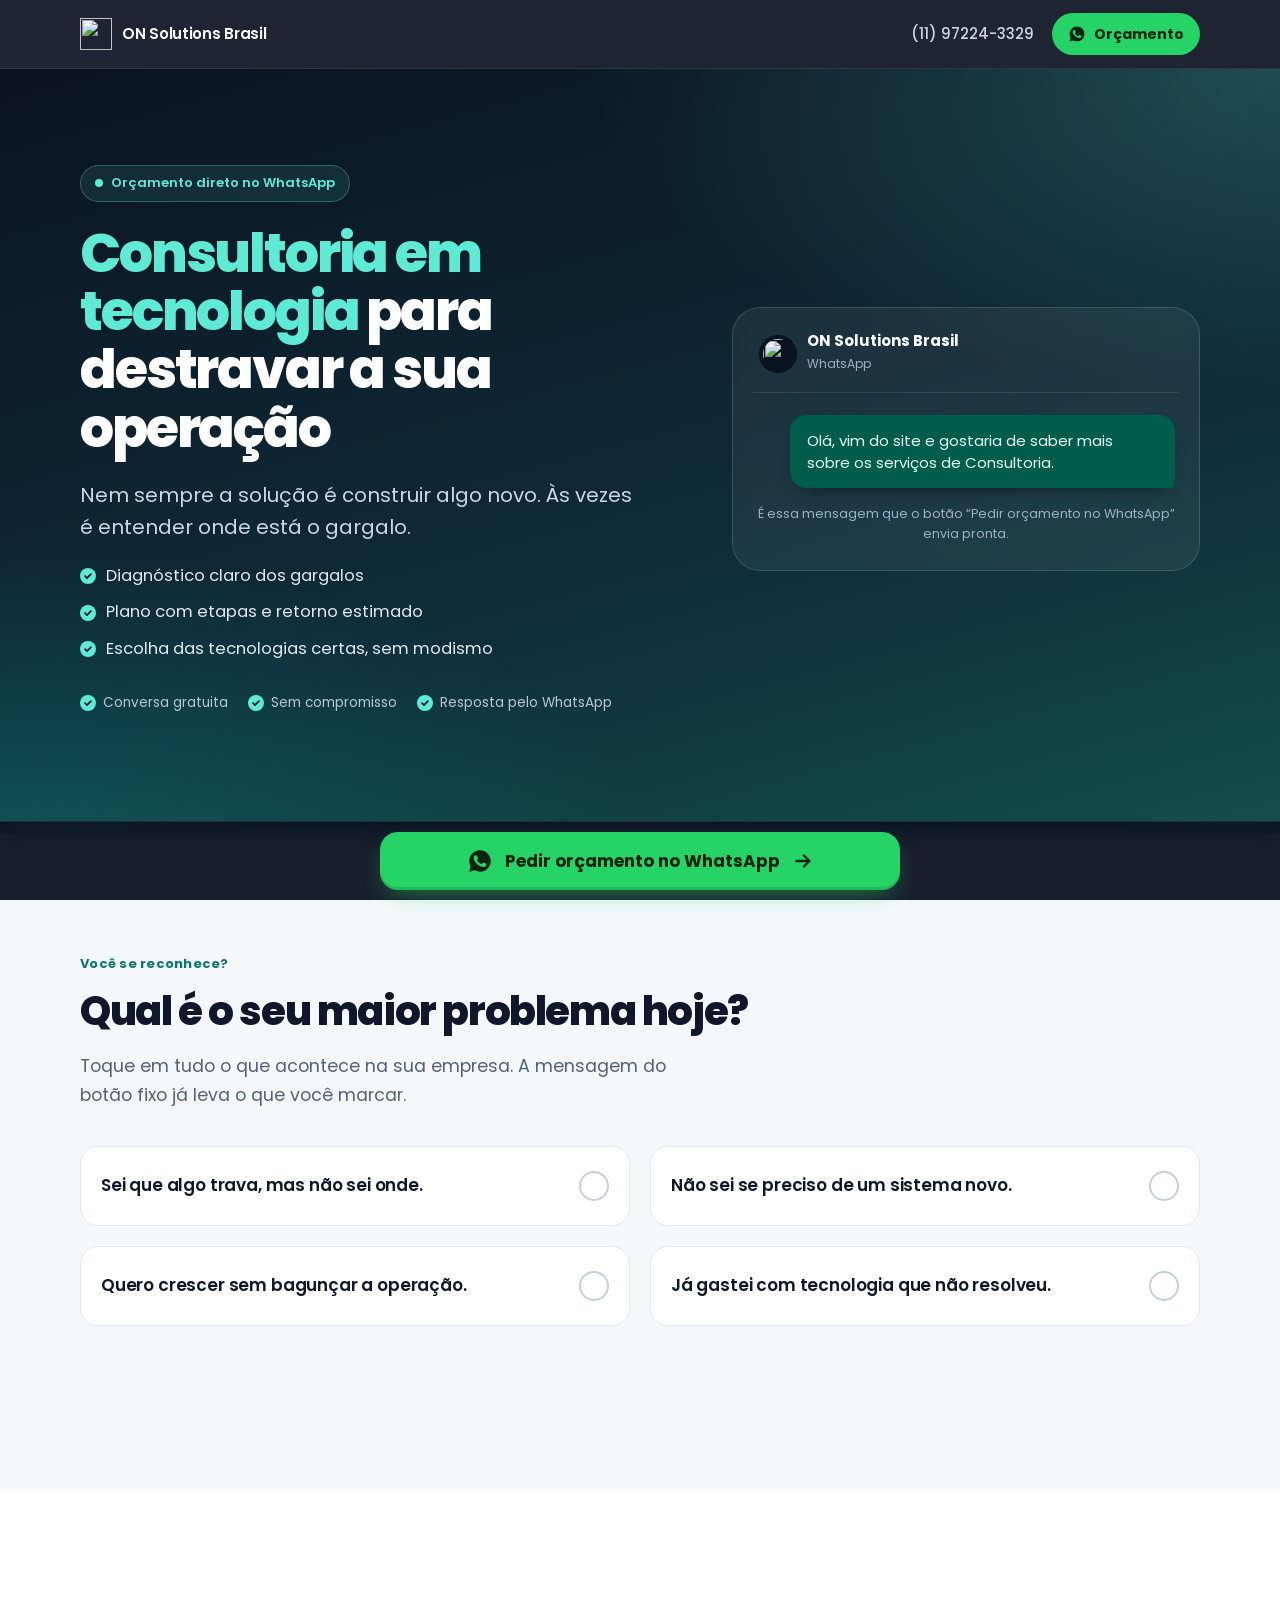
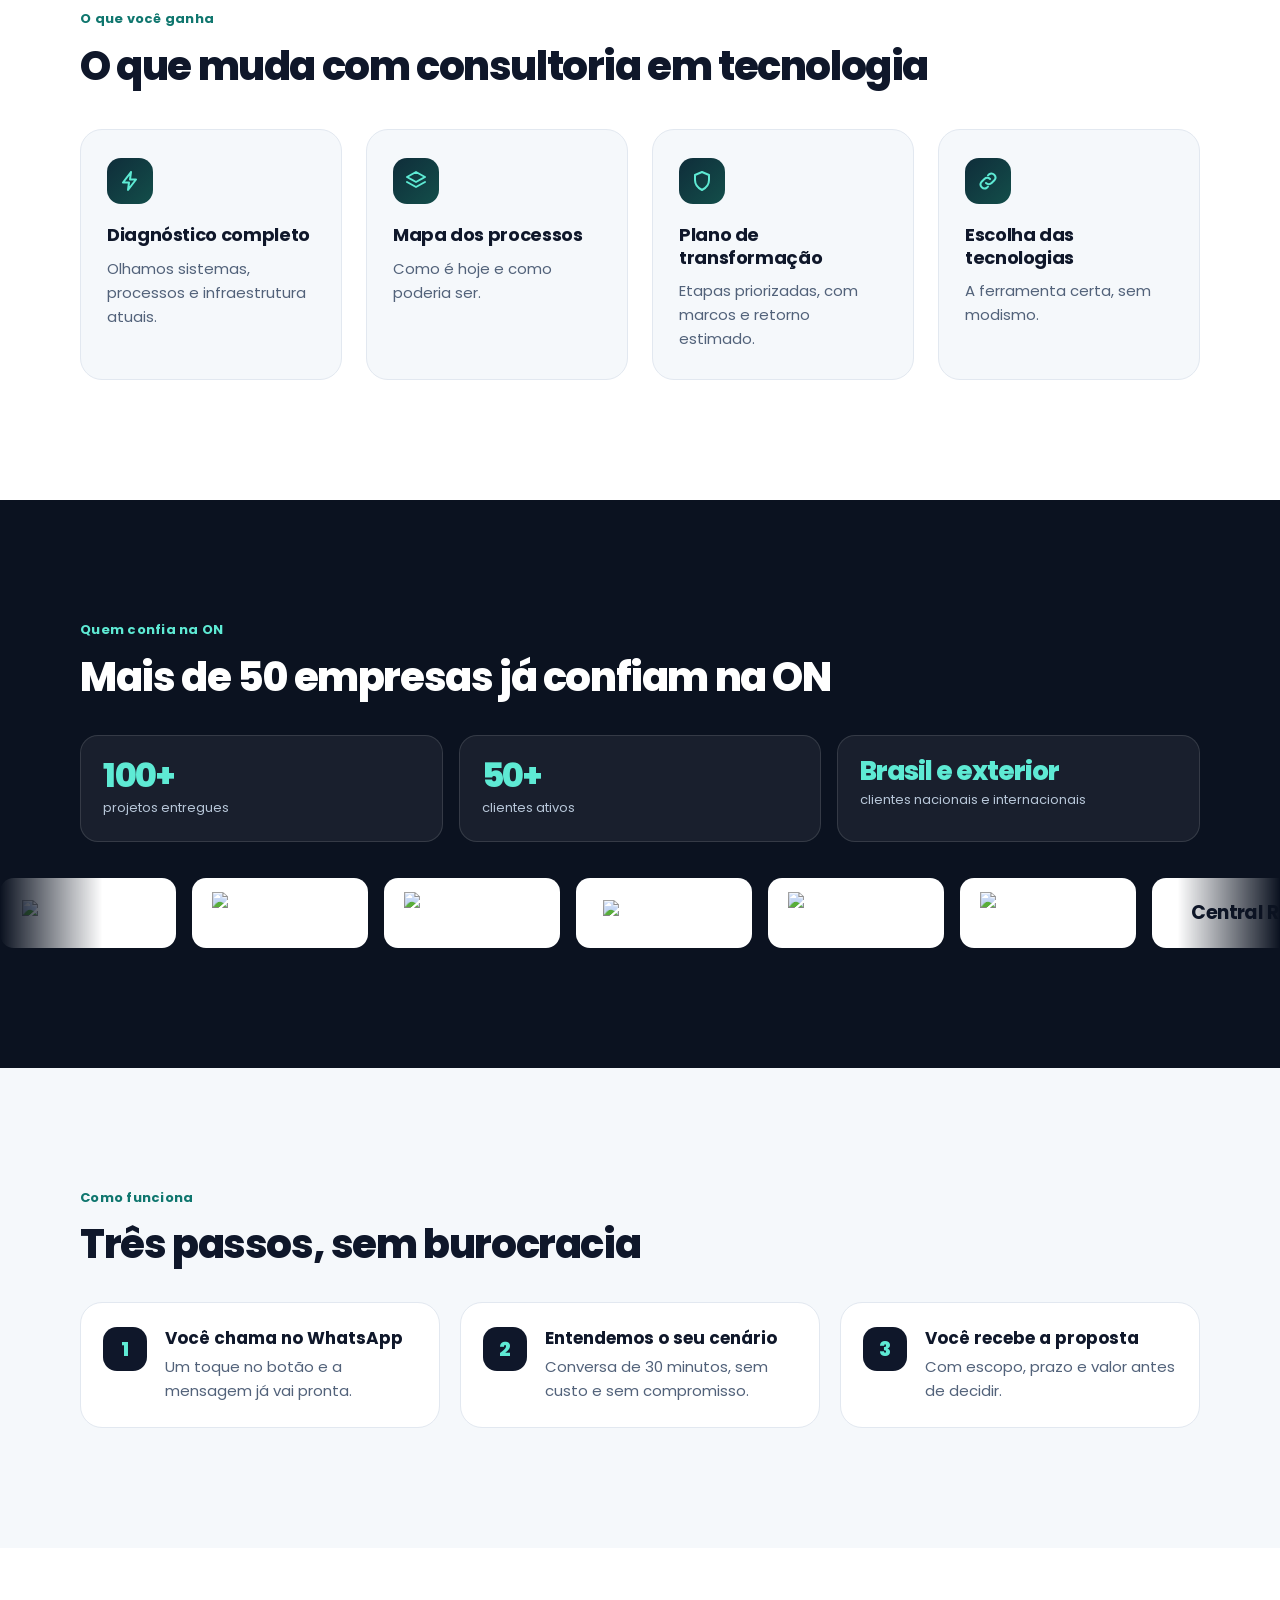
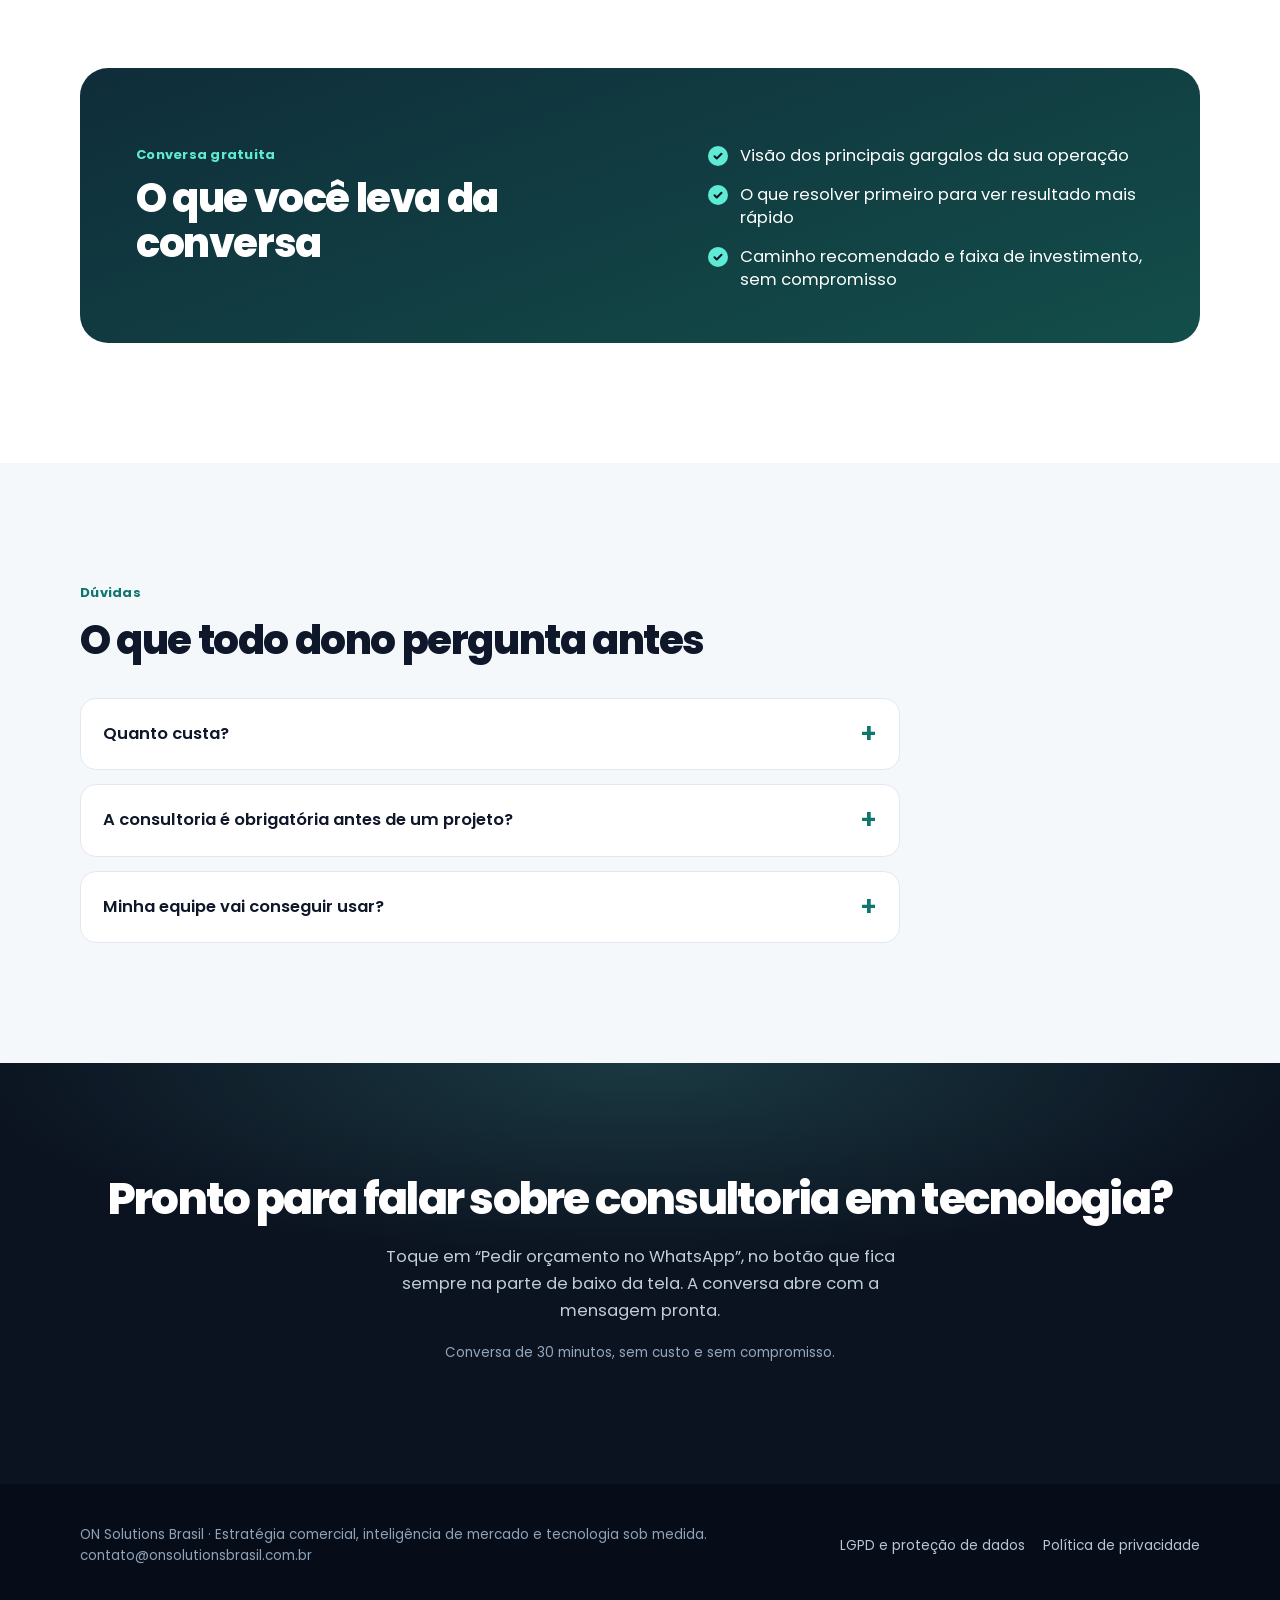
==== index.html @ 5518a7be "feat: Add initial project assets and markup - Create main HTML structure with semantic layout - Add " ====
<!DOCTYPE html>
<html lang="pt-BR">
<head>
<meta charset="UTF-8">
<meta name="viewport" content="width=device-width, initial-scale=1, viewport-fit=cover">
<meta name="theme-color" content="#0B1220">
<title>Consultoria em Tecnologia | ON Solutions Brasil</title>
<meta name="description" content="Nem sempre a solução é construir algo novo. Às vezes é entender onde está o gargalo.">
<meta name="robots" content="noindex,follow">
<link rel="canonical" href="https://onsolutionsbrasil.com.br/lp/consultoria-em-tecnologia/">
<link rel="icon" type="image/png" sizes="48x48" href="assets/img/favicon-48.png">
<link rel="preconnect" href="https://fonts.googleapis.com">
<link rel="preconnect" href="https://fonts.gstatic.com" crossorigin>
<link href="https://fonts.googleapis.com/css2?family=Poppins:wght@400;500;600;700;800&display=swap" rel="stylesheet">
<link rel="stylesheet" href="assets/css/style.css">
</head>
<body class="l2">
<header class="top"><div class="w top-in">
  <span class="brand"><img src="assets/img/logo-on.png" alt="" width="32" height="32"><span>ON Solutions<span class="br"> Brasil</span></span></span>
  <div class="top-r">
    <a class="top-phone" data-wa="Olá, vim do site e gostaria de saber mais sobre os serviços de Consultoria." data-pos="topo-telefone" data-wa-main href="#">(11) 97224-3329</a>
    <a class="top-btn" data-wa="Olá, vim do site e gostaria de saber mais sobre os serviços de Consultoria." data-pos="topo" data-wa-main href="#"><svg viewBox="0 0 24 24" aria-hidden="true"><path d="M12.04 2C6.58 2 2.13 6.45 2.13 11.91c0 1.75.46 3.45 1.32 4.95L2.05 22l5.25-1.38a9.9 9.9 0 0 0 4.74 1.21c5.46 0 9.91-4.45 9.91-9.91S17.5 2 12.04 2Zm5.8 14.1c-.25.69-1.45 1.32-2 1.37-.5.05-1.13.07-1.82-.11-.42-.13-.96-.31-1.65-.6-2.9-1.25-4.8-4.17-4.95-4.36-.14-.19-1.18-1.57-1.18-3s.75-2.13 1.02-2.42c.26-.29.57-.36.76-.36h.55c.18 0 .42-.07.65.5.25.58.83 2 .9 2.15.07.14.12.31.02.5-.09.19-.14.31-.28.48-.14.17-.3.37-.43.5-.14.14-.29.29-.12.58.17.29.74 1.22 1.59 1.97 1.09.97 2.01 1.27 2.3 1.41.29.14.46.12.63-.07.17-.19.72-.84.91-1.13.19-.29.38-.24.65-.14.26.1 1.67.79 1.96.93.29.14.48.22.55.34.07.12.07.7-.18 1.39Z"/></svg>Orçamento</a>
  </div>
</div></header>
<main class="view" data-kind="lp2" data-route="lp/consultoria-em-tecnologia" data-service="Consultoria" data-title="Consultoria em Tecnologia | ON Solutions Brasil">
<section class="hero">
  <div class="w hero-grid">
    <div>
      <span class="badge"><i></i>Orçamento direto no WhatsApp</span>
      <h1 class="h"><mark>Consultoria em tecnologia</mark> para destravar a sua operação</h1>
      <p class="sub">Nem sempre a solução é construir algo novo. Às vezes é entender onde está o gargalo.</p>
      <ul class="points"><li>Diagnóstico claro dos gargalos</li><li>Plano com etapas e retorno estimado</li><li>Escolha das tecnologias certas, sem modismo</li></ul>
      <div class="trust"><span>Conversa gratuita</span><span>Sem compromisso</span><span>Resposta pelo WhatsApp</span></div>
    </div>
    <div class="chat">
      <div class="chat-head"><img src="assets/img/logo-on.png" alt="" width="38" height="38"><div><b>ON Solutions Brasil</b><small>WhatsApp</small></div></div>
      <div class="chat-body">
        <div class="bubble" data-bubble>Olá, vim do site e gostaria de saber mais sobre os serviços de Consultoria.</div>
        <div class="chat-hint">É essa mensagem que o botão “Pedir orçamento no WhatsApp” envia pronta.</div>
      </div>
    </div>
  </div>
</section>
<section class="sec" id="dores">
  <div class="w">
    <div class="eyebrow">Você se reconhece?</div>
    <h2 class="t2">Qual é o seu maior problema hoje?</h2>
    <p class="lead2">Toque em tudo o que acontece na sua empresa. A mensagem do botão fixo já leva o que você marcar.</p>
    <div class="pains" role="group" aria-label="Seu maior desafio"><button type="button" class="pain" aria-pressed="false" data-q="Sei que algo trava, mas não sei onde."><span class="qt">Sei que algo trava, mas não sei onde.</span><span class="ck"><svg viewBox="0 0 24 24" aria-hidden="true"><path d="M5 12.5l4.5 4.5L19 7.5"/></svg></span></button><button type="button" class="pain" aria-pressed="false" data-q="Não sei se preciso de um sistema novo."><span class="qt">Não sei se preciso de um sistema novo.</span><span class="ck"><svg viewBox="0 0 24 24" aria-hidden="true"><path d="M5 12.5l4.5 4.5L19 7.5"/></svg></span></button><button type="button" class="pain" aria-pressed="false" data-q="Quero crescer sem bagunçar a operação."><span class="qt">Quero crescer sem bagunçar a operação.</span><span class="ck"><svg viewBox="0 0 24 24" aria-hidden="true"><path d="M5 12.5l4.5 4.5L19 7.5"/></svg></span></button><button type="button" class="pain" aria-pressed="false" data-q="Já gastei com tecnologia que não resolveu."><span class="qt">Já gastei com tecnologia que não resolveu.</span><span class="ck"><svg viewBox="0 0 24 24" aria-hidden="true"><path d="M5 12.5l4.5 4.5L19 7.5"/></svg></span></button></div>
    <p class="pains-hint" aria-live="polite" data-hint></p>
  </div>
</section>
<section class="sec sec-w" id="beneficios">
  <div class="w">
    <div class="eyebrow">O que você ganha</div>
    <h2 class="t2">O que muda com consultoria em tecnologia</h2>
    <div class="bens"><div class="ben"><div class="bi"><svg viewBox="0 0 24 24" aria-hidden="true"><path d="M13 3L5 13.5h6L10 21l8-10.5h-6z"/></svg></div><h3>Diagnóstico completo</h3><p>Olhamos sistemas, processos e infraestrutura atuais.</p></div><div class="ben"><div class="bi"><svg viewBox="0 0 24 24" aria-hidden="true"><path d="M12 3l9 5-9 5-9-5z"/><path d="M3 13l9 5 9-5"/></svg></div><h3>Mapa dos processos</h3><p>Como é hoje e como poderia ser.</p></div><div class="ben"><div class="bi"><svg viewBox="0 0 24 24" aria-hidden="true"><path d="M12 3l7 3v5c0 4.5-3 8-7 10-4-2-7-5.5-7-10V6z"/></svg></div><h3>Plano de transformação</h3><p>Etapas priorizadas, com marcos e retorno estimado.</p></div><div class="ben"><div class="bi"><svg viewBox="0 0 24 24" aria-hidden="true"><path d="M10 14a4 4 0 005.6 0l3-3a4 4 0 00-5.6-5.6l-1 1"/><path d="M14 10a4 4 0 00-5.6 0l-3 3a4 4 0 005.6 5.6l1-1"/></svg></div><h3>Escolha das tecnologias</h3><p>A ferramenta certa, sem modismo.</p></div></div>
  </div>
</section>
<section class="sec proof" id="clientes">
  <div class="w">
    <div class="eyebrow">Quem confia na ON</div>
    <h2 class="t2">Mais de 50 empresas já confiam na ON</h2>
    <div class="stats">
      <div class="stat"><b>100+</b><span>projetos entregues</span></div>
      <div class="stat"><b>50+</b><span>clientes ativos</span></div>
      <div class="stat wide"><b>Brasil e exterior</b><span>clientes nacionais e internacionais</span></div>
    </div>
  </div>
  <div class="marq marquee" data-marquee aria-label="Clientes da ON Solutions"><div class="track" data-track><div class="chip"><img src="assets/img/clientes/braziliana.png" alt="Logo Braziliana" decoding="async"></div><div class="chip"><img src="assets/img/clientes/quatri-automacao.png" alt="Logo Quatri Automação" decoding="async"></div><div class="chip"><img src="assets/img/clientes/brooks-construtora.png" alt="Logo Brooks Construtora" decoding="async"></div><div class="chip"><img src="assets/img/clientes/crosshr.png" alt="Logo CrossHR" decoding="async"></div><div class="chip"><img src="assets/img/clientes/multilife-care.png" alt="Logo MultiLife Care" decoding="async"></div><div class="chip"><img src="assets/img/clientes/mafedo-engenharia.png" alt="Logo Mafedo Engenharia" decoding="async"></div><div class="chip"><span class="wm">Central RZ</span></div></div></div>
</section>
<section class="sec" id="como-funciona">
  <div class="w">
    <div class="eyebrow">Como funciona</div>
    <h2 class="t2">Três passos, sem burocracia</h2>
    <div class="steps2"><div class="st"><div class="n">1</div><div><b>Você chama no WhatsApp</b><p>Um toque no botão e a mensagem já vai pronta.</p></div></div><div class="st"><div class="n">2</div><div><b>Entendemos o seu cenário</b><p>Conversa de 30 minutos, sem custo e sem compromisso.</p></div></div><div class="st"><div class="n">3</div><div><b>Você recebe a proposta</b><p>Com escopo, prazo e valor antes de decidir.</p></div></div></div>
  </div>
</section>
<section class="sec sec-w" id="oferta">
  <div class="w">
    <div class="offer">
      <div>
        <div class="eyebrow" style="color:var(--mint)">Conversa gratuita</div>
        <h2 class="t2">O que você leva da conversa</h2>
      </div>
      <ul>
        <li>Visão dos principais gargalos da sua operação</li>
        <li>O que resolver primeiro para ver resultado mais rápido</li>
        <li>Caminho recomendado e faixa de investimento, sem compromisso</li>
      </ul>
    </div>
  </div>
</section>
<section class="sec" id="duvidas">
  <div class="w">
    <div class="eyebrow">Dúvidas</div>
    <h2 class="t2">O que todo dono pergunta antes</h2>
    <div class="faq"><details><summary>Quanto custa?</summary><p>Depende do que a sua empresa precisa. Na conversa gratuita entendemos o seu cenário e você recebe uma proposta com escopo, prazo e valor antes de decidir.</p></details><details><summary>A consultoria é obrigatória antes de um projeto?</summary><p>Não. Mas quando o cenário não está claro, ela evita gastar com a solução errada.</p></details><details><summary>Minha equipe vai conseguir usar?</summary><p>A solução é desenhada em cima da rotina que sua equipe já tem, e não o contrário. Treinamos o time e acompanhamos o início de uso até todo mundo estar seguro.</p></details></div>
  </div>
</section>
<section class="final" id="conversa">
  <div class="w">
    <h2 class="h2 final-t">Pronto para falar sobre consultoria em tecnologia?</h2>
    <p class="lead3">Toque em “Pedir orçamento no WhatsApp”, no botão que fica sempre na parte de baixo da tela. A conversa abre com a mensagem pronta.</p>
    <p class="note">Conversa de 30 minutos, sem custo e sem compromisso.</p>
  </div>
</section>
</main>
<footer class="foot"><div class="w foot-in">
  <div>ON Solutions Brasil · Estratégia comercial, inteligência de mercado e tecnologia sob medida.<br>contato@onsolutionsbrasil.com.br</div>
  <div class="lk"><a href="#">LGPD e proteção de dados</a><a href="#">Política de privacidade</a></div>
</div></footer>
<div class="sticky"><a class="cta" data-wa="Olá, vim do site e gostaria de saber mais sobre os serviços de Consultoria." data-pos="barra-fixa" data-wa-main href="#"><svg viewBox="0 0 24 24" aria-hidden="true"><path d="M12.04 2C6.58 2 2.13 6.45 2.13 11.91c0 1.75.46 3.45 1.32 4.95L2.05 22l5.25-1.38a9.9 9.9 0 0 0 4.74 1.21c5.46 0 9.91-4.45 9.91-9.91S17.5 2 12.04 2Zm5.8 14.1c-.25.69-1.45 1.32-2 1.37-.5.05-1.13.07-1.82-.11-.42-.13-.96-.31-1.65-.6-2.9-1.25-4.8-4.17-4.95-4.36-.14-.19-1.18-1.57-1.18-3s.75-2.13 1.02-2.42c.26-.29.57-.36.76-.36h.55c.18 0 .42-.07.65.5.25.58.83 2 .9 2.15.07.14.12.31.02.5-.09.19-.14.31-.28.48-.14.17-.3.37-.43.5-.14.14-.29.29-.12.58.17.29.74 1.22 1.59 1.97 1.09.97 2.01 1.27 2.3 1.41.29.14.46.12.63-.07.17-.19.72-.84.91-1.13.19-.29.38-.24.65-.14.26.1 1.67.79 1.96.93.29.14.48.22.55.34.07.12.07.7-.18 1.39Z"/></svg><span>Pedir orçamento no WhatsApp</span><svg class="arr" viewBox="0 0 24 24" aria-hidden="true"><path d="M5 12h14M13 6l6 6-6 6"/></svg></a></div>
<script src="assets/js/main.js"></script>
</body>
</html>
---- assets/css/style.css ----
:root{--ink:#0B1220;--navy:#0F172A;--bg:#F5F8FB;--line:#E2E8F0;--text:#0F172A;--soft:#52627A;--mint:#5EEAD4;--teal:#0D9488;--tealD:#0F766E;--wa:#25D366;--waD:#1EBE5B;--font:"Poppins","Segoe UI",system-ui,-apple-system,sans-serif}
*,*::before,*::after{box-sizing:border-box}
html{scroll-behavior:smooth;-webkit-text-size-adjust:100%}
body{margin:0;font-family:var(--font);color:var(--text);background:var(--bg);line-height:1.55;font-size:16px;-webkit-font-smoothing:antialiased;overflow-x:hidden}
h1,h2,h3,p,ul{margin:0}
ul{padding:0;list-style:none}
a{color:inherit}
img{display:block;max-width:100%}
.w{width:min(1120px,100% - 32px);margin-inline:auto}
:focus-visible{outline:3px solid var(--teal);outline-offset:3px;border-radius:10px}
.top :focus-visible,.hero :focus-visible,.proof :focus-visible,.final :focus-visible,.sticky :focus-visible{outline-color:var(--mint)}

/* Header */
.top{position:sticky;top:0;z-index:50;background:rgba(11,18,32,.92);backdrop-filter:blur(12px);-webkit-backdrop-filter:blur(12px);border-bottom:1px solid rgba(255,255,255,.08)}
.top-in{display:flex;align-items:center;justify-content:space-between;height:60px;gap:12px}
.brand{display:flex;align-items:center;gap:10px;color:#fff;font-weight:600;font-size:15px;letter-spacing:-.02em;white-space:nowrap}
.brand img{width:32px;height:32px}
.top-r{display:flex;align-items:center;gap:18px}
.top-phone{display:none;color:#CBD5E1;font-weight:500;font-size:15px;text-decoration:none}
.top-phone:hover{color:var(--mint)}
.top-btn{display:inline-flex;align-items:center;gap:8px;background:var(--wa);color:#06240F;font-weight:700;font-size:14px;padding:10px 16px;border-radius:999px;text-decoration:none;white-space:nowrap}
.top-btn svg{width:18px;height:18px;fill:currentColor}
@media(max-width:400px){.brand .br{display:none}}

/* Hero */
.hero{background:radial-gradient(90% 70% at 100% 0%,rgba(94,234,212,.22),transparent 60%),radial-gradient(80% 60% at 0% 100%,rgba(13,148,136,.32),transparent 62%),linear-gradient(165deg,#0B1220 0%,#0F2D3A 62%,#134E4A 100%);color:#fff;padding:26px 0 44px}
.hero-grid{display:grid;gap:26px}
.badge{display:inline-flex;align-items:center;gap:8px;font-size:13px;font-weight:600;color:var(--mint);background:rgba(94,234,212,.10);border:1px solid rgba(94,234,212,.30);padding:6px 12px;border-radius:999px}
.badge i{width:8px;height:8px;border-radius:50%;background:var(--mint);animation:ping 2s infinite}
@keyframes ping{0%{box-shadow:0 0 0 0 rgba(94,234,212,.6)}70%,100%{box-shadow:0 0 0 10px rgba(94,234,212,0)}}
.h{font-size:clamp(29px,8.4vw,54px);line-height:1.05;font-weight:800;letter-spacing:-.04em;margin-top:16px}
.h mark{background:none;color:var(--mint)}
.sub{margin-top:14px;font-size:clamp(17px,4.5vw,20px);line-height:1.45;color:#CBD7E4;max-width:560px}
.points{display:none}

/* Botão WhatsApp */
.cta{position:relative;display:flex;align-items:center;justify-content:center;gap:12px;width:100%;min-height:62px;padding:16px 22px;border-radius:18px;background:var(--wa);color:#06240F;font-family:inherit;font-weight:700;font-size:18px;line-height:1.2;text-decoration:none;text-align:center;box-shadow:0 14px 34px -10px rgba(37,211,102,.65),inset 0 -3px 0 rgba(0,0,0,.12);overflow:hidden;transition:transform .15s,background .15s;-webkit-tap-highlight-color:transparent}
.cta:hover{background:var(--waD)}
.cta:active{transform:translateY(1px) scale(.99)}
.cta svg{width:26px;height:26px;flex:none;fill:currentColor}
.cta .arr{width:22px;height:22px;fill:none;stroke:currentColor;stroke-width:2.6;stroke-linecap:round;stroke-linejoin:round}
.cta::after{content:"";position:absolute;inset:0;background:linear-gradient(110deg,transparent 30%,rgba(255,255,255,.45) 50%,transparent 70%);transform:translateX(-120%);animation:shine 3.4s ease-in-out infinite;pointer-events:none}
@keyframes shine{0%,55%{transform:translateX(-120%)}100%{transform:translateX(120%)}}

.trust{display:flex;flex-wrap:wrap;gap:8px 16px;margin-top:16px;font-size:13.5px;color:#B7C6D8}
.trust span{display:inline-flex;align-items:center;gap:7px}
.trust span::before,.points li::before,.offer li::before{content:"";flex:none;width:16px;height:16px;border-radius:50%;background:var(--mint) url("data:image/svg+xml,%3Csvg xmlns='http://www.w3.org/2000/svg' viewBox='0 0 24 24' fill='none' stroke='%230B1220' stroke-width='4' stroke-linecap='round' stroke-linejoin='round'%3E%3Cpath d='M5 12.5l4.5 4.5L19 7.5'/%3E%3C/svg%3E") center/10px no-repeat}

/* Prévia da conversa */
.chat{display:block;text-decoration:none;color:#fff;background:rgba(255,255,255,.06);border:1px solid rgba(255,255,255,.14);border-radius:24px;padding:14px;backdrop-filter:blur(8px);-webkit-backdrop-filter:blur(8px)}
.chat-head{display:flex;align-items:center;gap:10px;padding:4px 6px 12px;border-bottom:1px solid rgba(255,255,255,.10)}
.chat-head img{width:38px;height:38px;border-radius:50%;background:#0B1220;padding:4px}
.chat-head b{display:block;font-size:15px;line-height:1.2}
.chat-head small{font-size:12px;color:#9FB2C7}
.chat-body{padding:16px 4px 4px;display:flex;flex-direction:column;gap:12px}
.bubble{align-self:flex-end;max-width:92%;background:#005C4B;color:#E9FFF7;border-radius:16px 16px 4px 16px;padding:12px 14px;font-size:15px;line-height:1.45;box-shadow:0 8px 18px -10px rgba(0,0,0,.6)}
.chat-hint{font-size:12.5px;color:#9FB2C7;text-align:center}

/* Seções */
.sec{padding:52px 0}
.sec-w{background:#fff}
.eyebrow{font-size:13px;font-weight:700;color:var(--tealD);letter-spacing:.02em}
.t2{font-size:clamp(26px,6.8vw,40px);line-height:1.1;font-weight:800;letter-spacing:-.035em;margin-top:8px}
.lead2{margin-top:12px;color:var(--soft);font-size:16.5px;max-width:620px}

/* Desafios */
.pains{display:grid;gap:12px;margin-top:24px}
.pain{display:flex;align-items:center;gap:14px;width:100%;min-height:68px;padding:14px 16px;border-radius:18px;background:#fff;border:1.5px solid var(--line);font-family:inherit;font-weight:600;font-size:17px;line-height:1.3;letter-spacing:-.01em;color:inherit;text-align:left;cursor:pointer;transition:border-color .15s,background .15s,transform .15s;-webkit-tap-highlight-color:transparent}
.pain:hover{border-color:#9DDBB8}
.pain:active{transform:scale(.99)}
.pain .qt{flex:1}
.pain .ck{flex:none;width:30px;height:30px;border-radius:50%;border:2px solid #C5D0DD;display:grid;place-items:center;transition:background .15s,border-color .15s}
.pain .ck svg{width:16px;height:16px;fill:none;stroke:#fff;stroke-width:3.4;stroke-linecap:round;stroke-linejoin:round;opacity:0}
.pain[aria-pressed=true]{border-color:var(--wa);background:#F0FFF6}
.pain[aria-pressed=true] .ck{background:var(--wa);border-color:var(--wa)}
.pain[aria-pressed=true] .ck svg{opacity:1}
.pains-hint{margin-top:14px;font-size:14px;color:var(--soft);text-align:center;min-height:21px}

/* Benefícios */
.bens{display:grid;gap:14px;margin-top:26px}
.ben{background:var(--bg);border:1px solid var(--line);border-radius:20px;padding:20px}
.bi{width:46px;height:46px;border-radius:14px;background:linear-gradient(135deg,#0F2D3A,#134E4A);display:grid;place-items:center;margin-bottom:14px}
.bi svg{width:24px;height:24px;stroke:var(--mint);fill:none;stroke-width:2;stroke-linecap:round;stroke-linejoin:round}
.ben h3{font-size:18px;font-weight:700;letter-spacing:-.02em;line-height:1.25}
.ben p{margin-top:6px;color:var(--soft);font-size:15px}

/* Prova social */
.proof{background:#0B1220;color:#fff}
.proof .eyebrow{color:var(--mint)}
.stats{display:grid;grid-template-columns:1fr 1fr;gap:12px;margin-top:22px}
.stat{background:rgba(255,255,255,.06);border:1px solid rgba(255,255,255,.12);border-radius:18px;padding:16px}
.stat b{display:block;font-size:34px;font-weight:800;letter-spacing:-.04em;line-height:1;color:var(--mint)}
.stat span{display:block;margin-top:6px;font-size:13px;color:#B7C6D8}
.stat.wide{grid-column:1/-1}
.stat.wide b{font-size:26px}

/* Carrossel */
.marq{margin-top:22px;overflow-x:auto;scrollbar-width:none;-webkit-mask-image:linear-gradient(90deg,transparent,#000 8%,#000 92%,transparent);mask-image:linear-gradient(90deg,transparent,#000 8%,#000 92%,transparent)}
.marq::-webkit-scrollbar{display:none}
.marq.is-looping{overflow:hidden}
.track{display:flex;width:max-content}
.marq.is-looping .track{animation:mq var(--dur,40s) linear infinite;will-change:transform}
.marq.is-looping.is-paused .track{animation-play-state:paused}
@keyframes mq{to{transform:translateX(-50%)}}
.chip{flex:none;width:168px;height:64px;margin-right:12px;background:#fff;border-radius:14px;display:flex;align-items:center;justify-content:center;padding:10px 16px}
.chip img{max-width:136px;max-height:42px;width:auto;height:auto;object-fit:contain}
.chip .wm{font-weight:700;font-size:19px;letter-spacing:-.03em;color:#0F172A}

/* Como funciona */
.steps2{display:grid;gap:12px;margin-top:24px}
.st{display:flex;gap:16px;align-items:flex-start;background:#fff;border:1px solid var(--line);border-radius:20px;padding:18px}
.st .n{flex:none;width:44px;height:44px;border-radius:14px;background:var(--navy);color:var(--mint);font-weight:800;font-size:20px;display:grid;place-items:center}
.st b{display:block;font-size:17px;line-height:1.3}
.st p{color:var(--soft);font-size:15px;margin-top:2px}

/* Oferta */
.offer{background:linear-gradient(160deg,#0F2D3A,#134E4A);border-radius:26px;color:#fff;padding:26px 22px}
.offer .t2{margin-top:6px}
.offer ul{display:grid;gap:12px;margin:18px 0 24px}
.offer li{display:flex;gap:12px;align-items:flex-start;font-size:16.5px;line-height:1.4}
.offer li::before{margin-top:2px;width:20px;height:20px;background-size:12px}

/* FAQ */
.faq{display:grid;gap:10px;margin-top:22px}
details{background:#fff;border:1px solid var(--line);border-radius:16px}
summary{cursor:pointer;list-style:none;padding:18px;font-weight:600;font-size:16.5px;display:flex;justify-content:space-between;gap:12px;align-items:center;min-height:58px;-webkit-tap-highlight-color:transparent}
summary::-webkit-details-marker{display:none}
summary::after{content:"+";font-size:26px;line-height:1;color:var(--tealD);flex:none}
details[open] summary::after{content:"–"}
details p{padding:0 18px 18px;color:var(--soft);font-size:15.5px}

/* CTA final */
.final{background:radial-gradient(90% 80% at 50% 0%,rgba(94,234,212,.18),transparent 60%),#0B1220;color:#fff;text-align:center;padding:58px 0 64px}
.final .h2{font-size:clamp(28px,7.4vw,44px);font-weight:800;letter-spacing:-.04em;line-height:1.08}
.final p.lead3{color:#C0CEDC;margin:14px auto 26px;max-width:520px;font-size:16.5px}
.note{margin-top:14px;font-size:13.5px;color:#93A7BD}

/* Footer */
.foot{background:#070D18;color:#8FA2B8;padding:28px 0 calc(28px + 84px);font-size:13.5px}
.foot-in{display:grid;gap:14px}
.foot a{color:#B7C6D8;text-decoration:none}
.foot a:hover{text-decoration:underline}
.foot .lk{display:flex;flex-wrap:wrap;gap:6px 18px}

/* Botão fixo */
.sticky{position:fixed;left:0;right:0;bottom:0;z-index:60;padding:10px 14px calc(10px + env(safe-area-inset-bottom));background:rgba(11,18,32,.94);backdrop-filter:blur(12px);-webkit-backdrop-filter:blur(12px);border-top:1px solid rgba(255,255,255,.10);animation:up .5s .5s both}
@keyframes up{from{transform:translateY(110%)}to{transform:none}}
.sticky .cta{min-height:58px;font-size:17px;max-width:520px;margin-inline:auto;box-shadow:0 10px 26px -10px rgba(37,211,102,.6),inset 0 -3px 0 rgba(0,0,0,.12)}

.idx{display:grid;gap:12px;margin-top:22px}
.idx a{display:block;background:#fff;border:1px solid var(--line);border-radius:16px;padding:16px;text-decoration:none}
.idx b{display:block;font-size:17px}
.idx span{display:block;color:var(--soft);font-size:14.5px;margin-top:2px}
.idx code{display:block;margin-top:8px;font-size:12.5px;background:var(--bg);padding:6px 8px;border-radius:8px;word-break:break-all;color:#334155}

/* Breakpoints pequenos */
@media(max-width:430px){.cta .arr{display:none}.cta{padding:16px 16px;font-size:17px;gap:10px}}
@media(max-width:380px){.cta,.sticky .cta{font-size:16px;gap:10px;padding:14px 14px}}
@media(max-width:340px){.cta,.sticky .cta{font-size:14.5px;gap:8px;padding:14px 10px}.cta svg{width:22px;height:22px}}

/* Desktop */
@media(min-width:860px){
.top-in{height:68px}
.top-phone{display:block}
.hero{padding:64px 0 88px}
.hero-grid{grid-template-columns:1.1fr .9fr;align-items:center;gap:56px}
.points{display:grid;gap:10px;margin-top:20px;font-size:16.5px;color:#E2E8F0}
.points li{display:flex;gap:10px;align-items:center}
.sec{padding:84px 0}
.pains{grid-template-columns:1fr 1fr}
.bens{grid-template-columns:repeat(4,1fr)}
.steps2{grid-template-columns:repeat(3,1fr)}
.stats{grid-template-columns:repeat(3,1fr)}
.stat.wide{grid-column:auto}
.offer{padding:44px 48px;display:grid;grid-template-columns:1.2fr 1fr;gap:32px;align-items:center}
.offer ul{margin:0}
.foot-in{grid-template-columns:1fr auto;align-items:center}
.faq{max-width:820px}
}

/* Refinamentos de espaçamento (sobrepõem as regras acima, como na referência) */
.w{width:min(1120px,100% - 40px)}
body{line-height:1.6}
.top{transition:transform .3s ease}
.top.hide{transform:translateY(-100%)}
.hero{padding:40px 0 64px}
.hero-grid{gap:40px}
.h{margin-top:22px;line-height:1.08}
.badge{padding:7px 14px}
.sub{margin-top:22px;line-height:1.6}
.trust{margin-top:30px;gap:12px 20px}
.chat{padding:20px;border-radius:28px}
.chat-head{padding:4px 6px 16px}
.chat-body{padding:22px 4px 6px;gap:16px}
.bubble{padding:15px 17px}
.sec{padding:76px 0}
.t2{margin-top:14px;line-height:1.14}
.lead2{margin-top:18px;line-height:1.65;max-width:600px}
.pains{margin-top:36px;gap:16px}
.pain{min-height:80px;padding:18px 20px;line-height:1.4}
.pains-hint{margin-top:22px}
.bens{margin-top:40px;gap:20px}
.ben{padding:28px 26px;border-radius:22px}
.bi{margin-bottom:20px}
.ben p{margin-top:10px;line-height:1.6}
.stats{margin-top:34px;gap:16px}
.stat{padding:22px}
.marq{margin-top:36px}
.chip{width:176px;height:70px;margin-right:16px}
.steps2{margin-top:34px;gap:16px}
.st{padding:24px 22px;gap:18px;border-radius:22px}
.st p{margin-top:6px;line-height:1.6}
.offer{padding:34px 26px;border-radius:28px}
.offer .t2{margin-top:10px}
.offer ul{gap:16px;margin:24px 0 0}
.faq{margin-top:34px;gap:14px}
summary{padding:22px}
details p{padding:0 22px 22px;line-height:1.7}
.final{padding:84px 0 92px}
.final p.lead3{margin:20px auto 0;line-height:1.65}
.note{margin-top:18px}
.foot{padding-top:40px}
.idx{gap:18px;margin-top:32px}
.idx a{padding:22px}
@media(max-width:380px){.w{width:min(1120px,100% - 32px)}}
@media(min-width:860px){
.w{width:min(1120px,100% - 64px)}
.hero{padding:96px 0 120px}
.hero-grid{gap:80px}
.sec{padding:120px 0}
.lead2{font-size:17.5px}
.pains{gap:20px}
.bens{gap:24px}
.steps2{gap:20px}
.offer{padding:52px 56px;gap:48px}
.final{padding:112px 0 120px}
}

@media(prefers-reduced-motion:reduce){*{animation:none!important;transition:none!important}html{scroll-behavior:auto}}
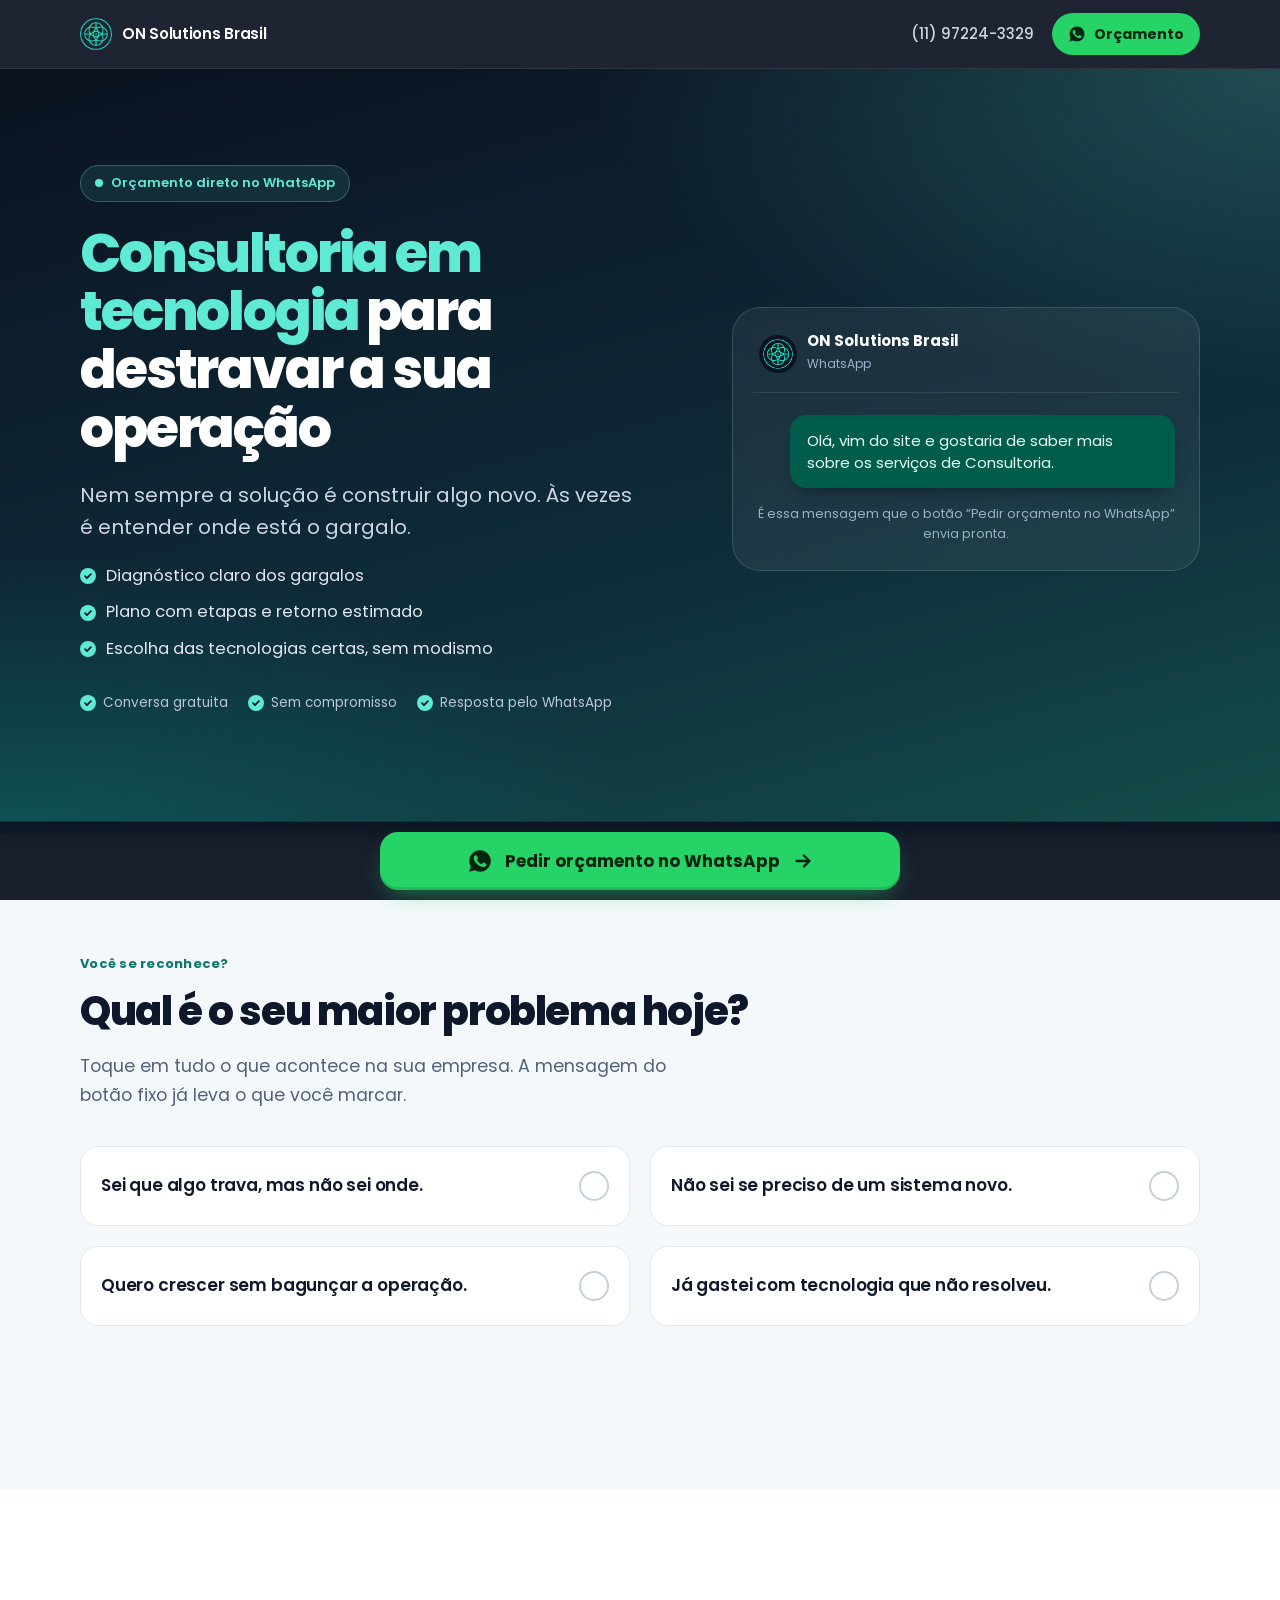
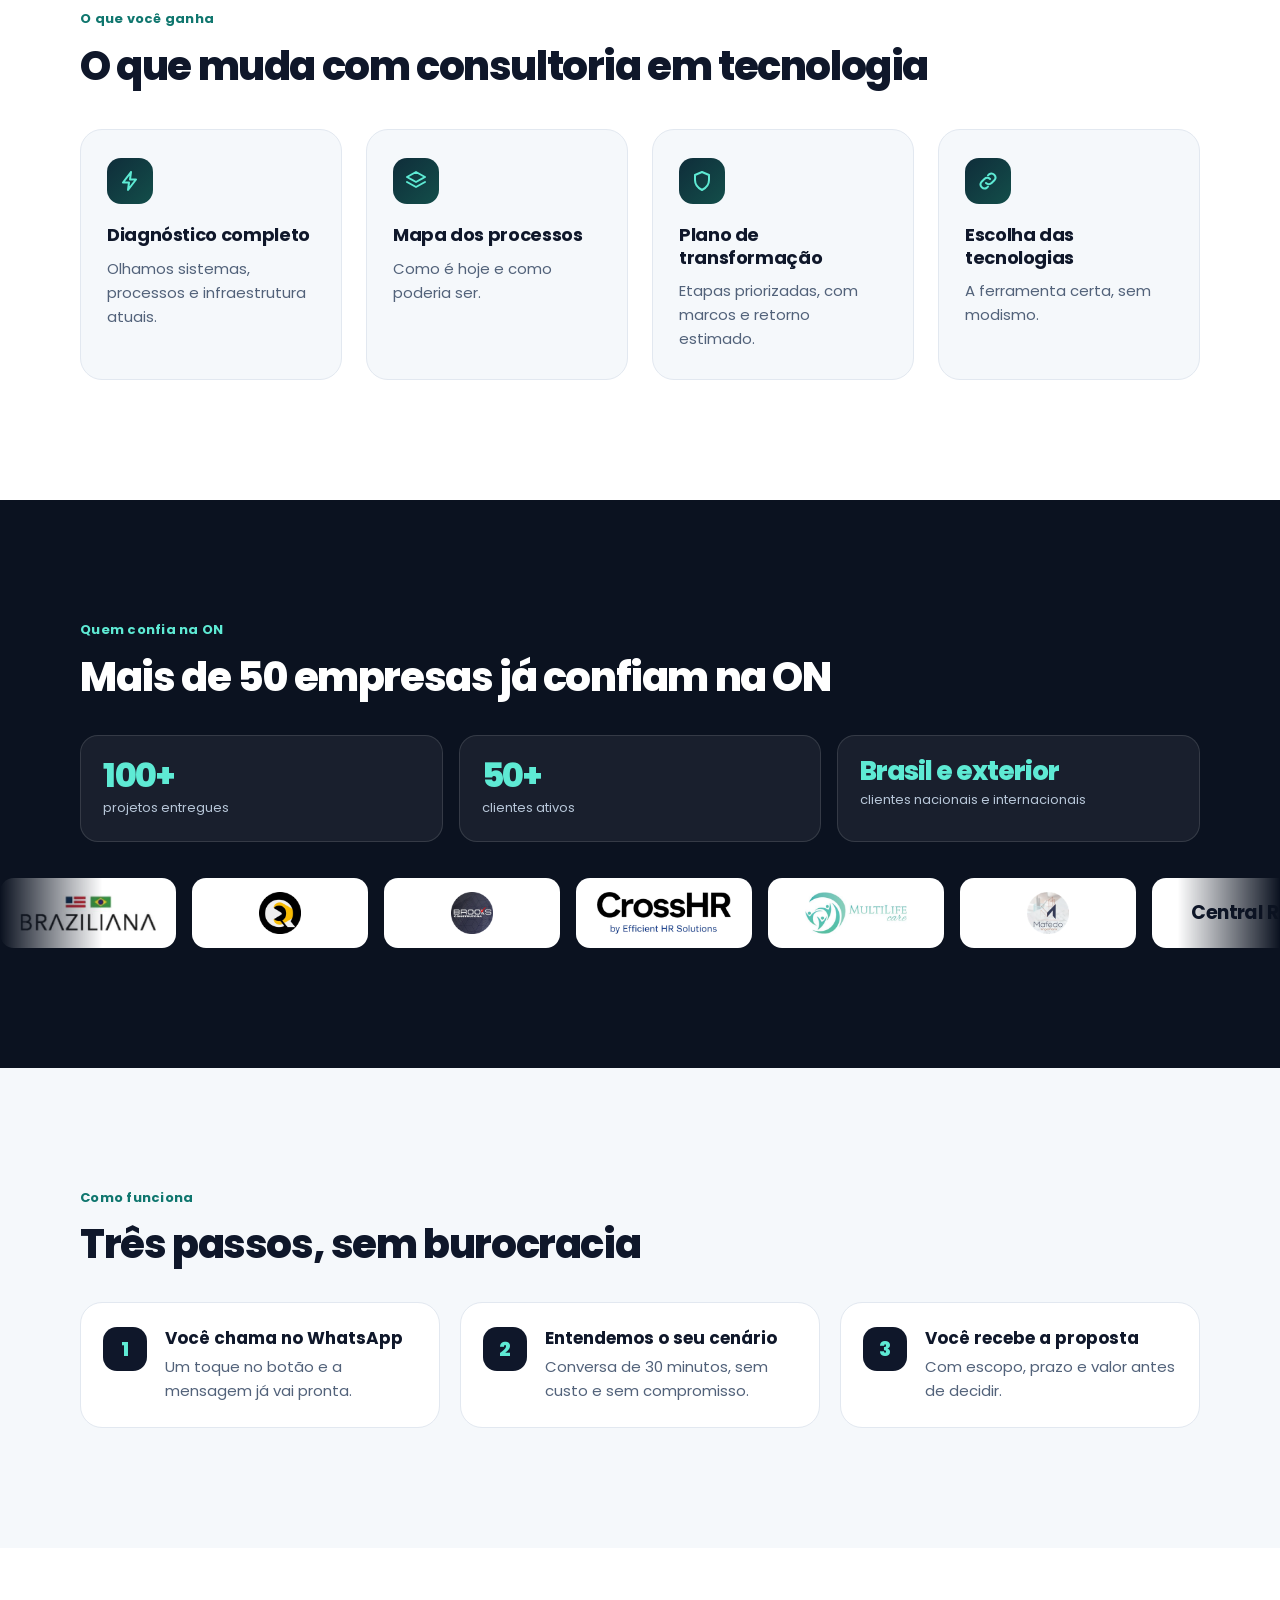
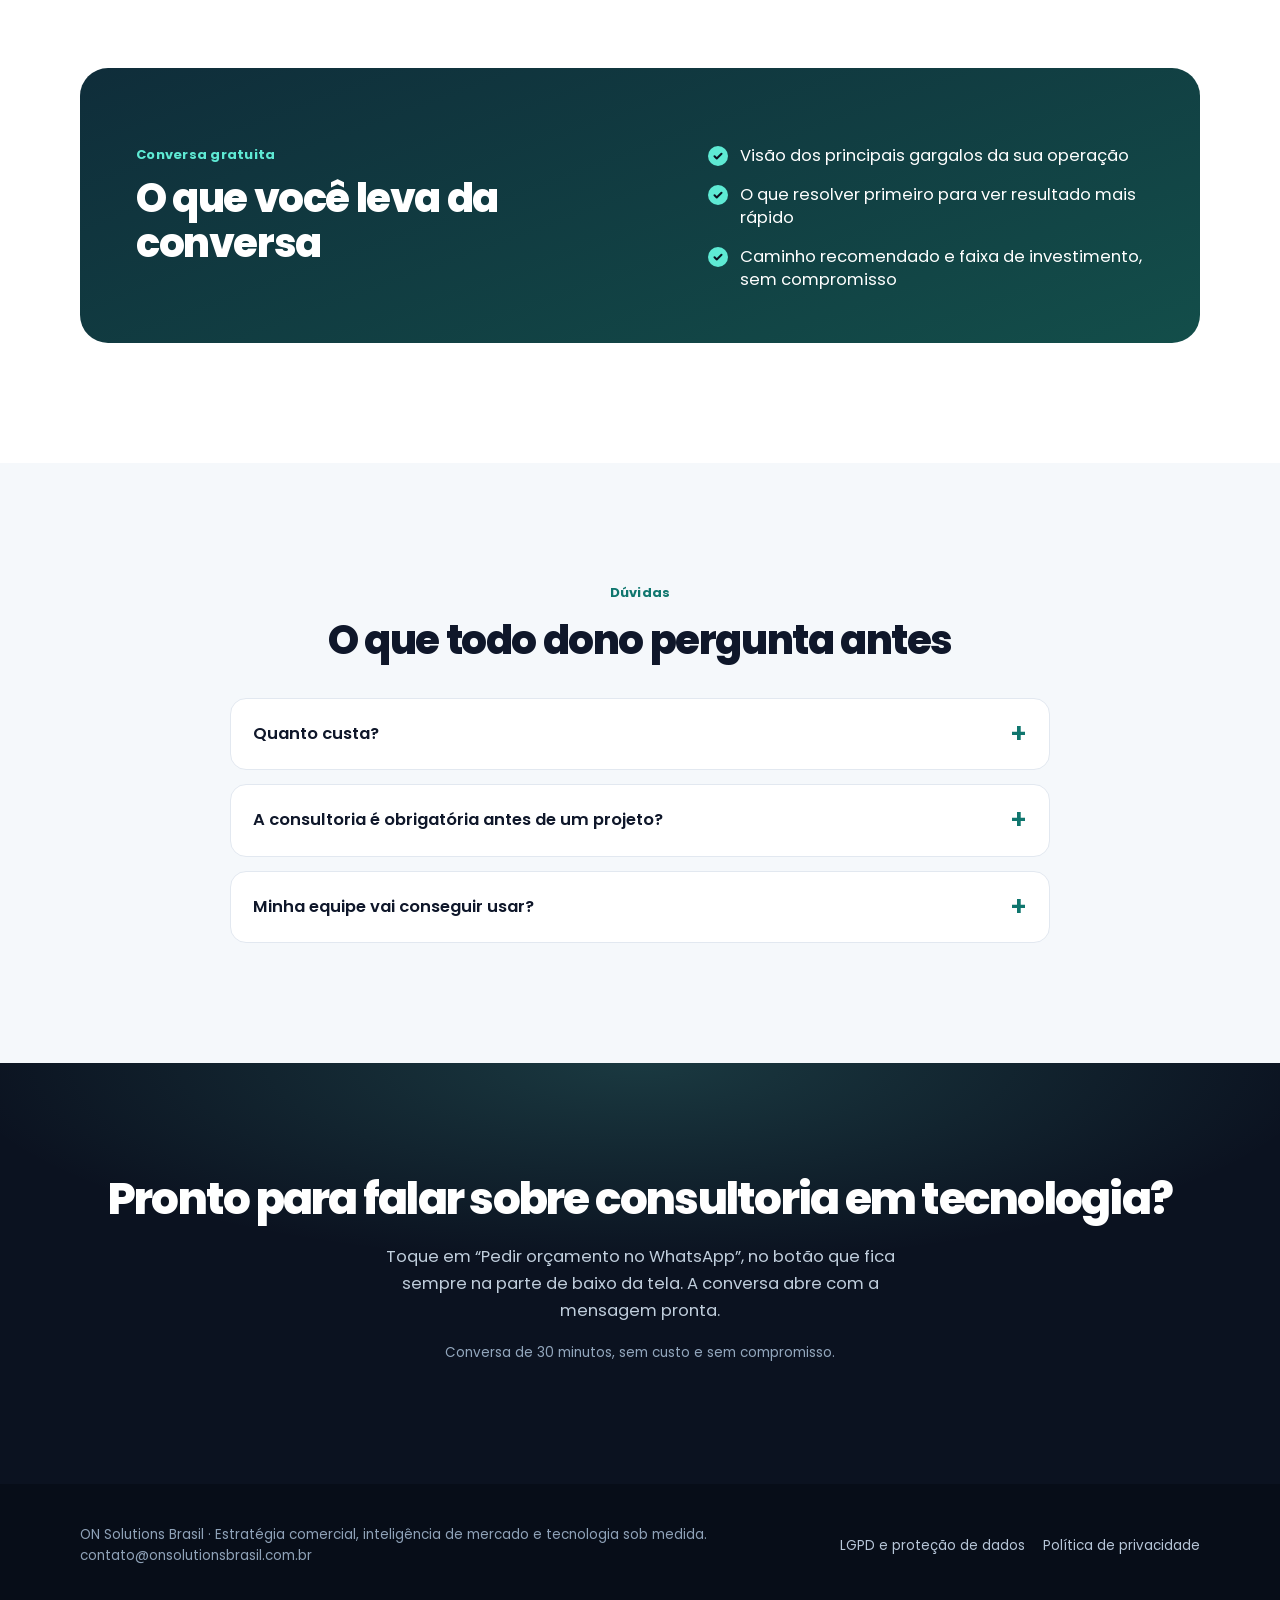
==== commit 225f1b65: "style: Improve FAQ section layout and update favicon - Center align FAQ section wrapper with flexbox" ====
--- a/index.html
+++ b/index.html
@@ -8,7 +8,7 @@
 <meta name="description" content="Nem sempre a solução é construir algo novo. Às vezes é entender onde está o gargalo.">
 <meta name="robots" content="noindex,follow">
 <link rel="canonical" href="https://onsolutionsbrasil.com.br/lp/consultoria-em-tecnologia/">
-<link rel="icon" type="image/png" sizes="48x48" href="assets/img/favicon-48.png">
+<link rel="icon" type="image/png" href="assets/img/logo-on.png">
 <link rel="preconnect" href="https://fonts.googleapis.com">
 <link rel="preconnect" href="https://fonts.gstatic.com" crossorigin>
 <link href="https://fonts.googleapis.com/css2?family=Poppins:wght@400;500;600;700;800&display=swap" rel="stylesheet">
--- a/assets/css/style.css
+++ b/assets/css/style.css
@@ -121,7 +121,9 @@
 .offer li::before{margin-top:2px;width:20px;height:20px;background-size:12px}
 
 /* FAQ */
-.faq{display:grid;gap:10px;margin-top:22px}
+#duvidas .w{display:flex;flex-direction:column;align-items:center;text-align:center}
+#duvidas .faq{text-align:left}
+.faq{display:grid;gap:10px;margin-top:22px;margin-inline:auto;width:100%;max-width:820px}
 details{background:#fff;border:1px solid var(--line);border-radius:16px}
 summary{cursor:pointer;list-style:none;padding:18px;font-weight:600;font-size:16.5px;display:flex;justify-content:space-between;gap:12px;align-items:center;min-height:58px;-webkit-tap-highlight-color:transparent}
 summary::-webkit-details-marker{display:none}
